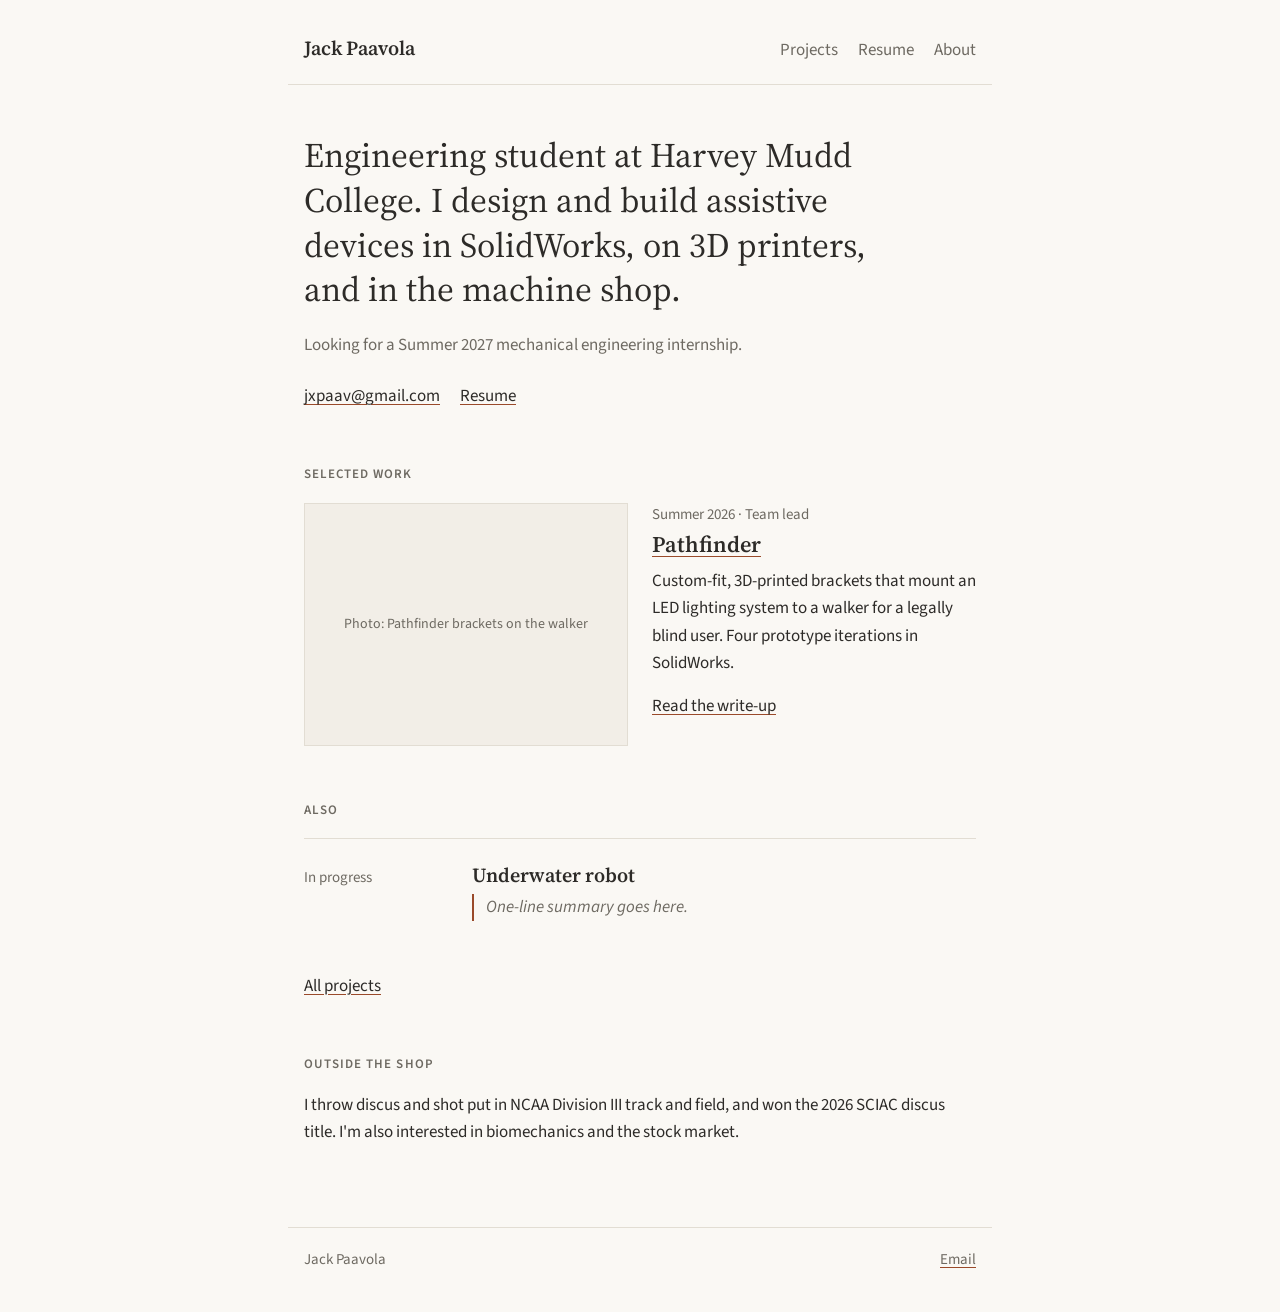
==== index.html @ 8dd571b7 "Initial site: home, projects, resume, about Co-Authored-By: Claude Opus 5.5 <noreply@anthropic.com>" ====
<!doctype html>
<html lang="en">
<head>
  <meta charset="utf-8">
  <meta name="viewport" content="width=device-width, initial-scale=1">
  <title>Jack Paavola</title>
  <meta name="description" content="Jack Paavola, engineering student at Harvey Mudd College. Projects, resume, and contact.">
  <link rel="preconnect" href="https://fonts.googleapis.com">
  <link rel="preconnect" href="https://fonts.gstatic.com" crossorigin>
  <link href="https://fonts.googleapis.com/css2?family=Source+Sans+3:ital,wght@0,400;0,600;1,400&family=Source+Serif+4:opsz,wght@8..60,400;8..60,600&display=swap" rel="stylesheet">
  <link rel="stylesheet" href="styles.css">
</head>
<body>
  <header class="site-header wrap">
    <a class="wordmark" href="index.html">Jack Paavola</a>
    <nav class="site-nav">
      <a href="projects.html">Projects</a>
      <a href="resume.html">Resume</a>
      <a href="about.html">About</a>
    </nav>
  </header>

  <main class="wrap">
    <section class="intro">
      <h1>Engineering student at Harvey Mudd College. I design and build assistive devices in SolidWorks, on 3D printers, and in the machine shop.</h1>
      <p class="lede">Looking for a Summer 2027 mechanical engineering internship.</p>
      <div class="inline-links">
        <a href="mailto:jxpaav@gmail.com">jxpaav@gmail.com</a>
        <a href="resume.html">Resume</a>
        <!-- LinkedIn: uncomment and paste your profile URL once you have one
        <a href="https://www.linkedin.com/in/YOUR-HANDLE">LinkedIn</a>
        -->
      </div>
    </section>

    <section class="section">
      <h2 class="label">Selected work</h2>

      <article class="feature">
        <a href="projects/pathfinder.html" aria-label="Pathfinder project">
          <!-- Replace with: <img src="assets/pathfinder.jpg" alt="..."> -->
          <div class="ph">Photo: Pathfinder brackets on the walker</div>
        </a>
        <div>
          <p class="meta">Summer 2026 · Team lead</p>
          <h3><a href="projects/pathfinder.html">Pathfinder</a></h3>
          <p>Custom-fit, 3D-printed brackets that mount an LED lighting system to a walker for a legally blind user. Four prototype iterations in SolidWorks.</p>
          <a href="projects/pathfinder.html">Read the write-up</a>
        </div>
      </article>
    </section>

    <section class="section">
      <h2 class="label">Also</h2>
      <article class="project">
        <p class="when">In progress</p>
        <div>
          <h3>Underwater robot</h3>
          <p class="todo">One-line summary goes here.</p>
        </div>
      </article>
      <p style="margin-top:1.25rem"><a href="projects.html">All projects</a></p>
    </section>

    <section class="section">
      <h2 class="label">Outside the shop</h2>
      <p>I throw discus and shot put in NCAA Division III track and field, and won the 2026 SCIAC discus title. I'm also interested in biomechanics and the stock market.</p>
    </section>
  </main>

  <footer class="site-footer wrap">
    <span>Jack Paavola</span>
    <span class="links">
      <a href="mailto:jxpaav@gmail.com">Email</a>
      <!-- <a href="https://www.linkedin.com/in/YOUR-HANDLE">LinkedIn</a> -->
    </span>
  </footer>
</body>
</html>
---- styles.css ----
/* ---------- Tokens ---------- */
:root {
  --bg: #faf8f4;
  --surface: #f2eee7;
  --text: #2d2b28;
  --muted: #6e6a62;
  --rule: #e2ddd3;
  --accent: #9a4a2a;

  --serif: "Source Serif 4", Georgia, "Times New Roman", serif;
  --sans: "Source Sans 3", -apple-system, "Segoe UI", Helvetica, Arial, sans-serif;

  --measure: 44rem;
}

/* ---------- Base ---------- */
*, *::before, *::after { box-sizing: border-box; }

html { -webkit-text-size-adjust: 100%; }

body {
  margin: 0;
  background: var(--bg);
  color: var(--text);
  font-family: var(--sans);
  font-size: 1.0625rem;
  line-height: 1.6;
  -webkit-font-smoothing: antialiased;
}

h1, h2, h3 {
  font-family: var(--serif);
  font-weight: 600;
  line-height: 1.25;
  margin: 0;
}

p { margin: 0 0 1rem; }

a {
  color: inherit;
  text-decoration: underline;
  text-decoration-color: var(--accent);
  text-decoration-thickness: 1px;
  text-underline-offset: 0.2em;
}
a:hover { color: var(--accent); }

img { max-width: 100%; display: block; }

.wrap {
  max-width: var(--measure);
  margin-left: auto;
  margin-right: auto;
  padding-left: 1rem;
  padding-right: 1rem;
}

/* ---------- Header ---------- */
.site-header {
  display: flex;
  flex-wrap: wrap;
  align-items: baseline;
  justify-content: space-between;
  gap: 0.5rem 1.5rem;
  padding-top: 2rem;
  padding-bottom: 1.25rem;
  border-bottom: 1px solid var(--rule);
}

.wordmark {
  font-family: var(--serif);
  font-size: 1.25rem;
  font-weight: 600;
  text-decoration: none;
}
.wordmark:hover { color: var(--text); }

.site-nav { display: flex; gap: 1.25rem; }
.site-nav a {
  text-decoration: none;
  color: var(--muted);
}
.site-nav a:hover { color: var(--text); }
.site-nav a[aria-current="page"] {
  color: var(--text);
  text-decoration: underline;
  text-decoration-color: var(--accent);
  text-underline-offset: 0.35em;
}

/* ---------- Main ---------- */
main { padding-top: 3rem; padding-bottom: 4rem; }

.page-title {
  font-size: 2rem;
  margin-bottom: 0.5rem;
}
.page-sub { color: var(--muted); margin-bottom: 2.5rem; }

.section { margin-top: 3.5rem; }

.label {
  font-family: var(--sans);
  font-size: 0.8125rem;
  font-weight: 600;
  letter-spacing: 0.08em;
  text-transform: uppercase;
  color: var(--muted);
  margin-bottom: 1.25rem;
}

/* ---------- Home ---------- */
.intro h1 {
  font-size: clamp(1.6rem, 4.5vw, 2.15rem);
  font-weight: 400;
  line-height: 1.3;
  max-width: 36rem;
  margin-bottom: 1.25rem;
}
.intro .lede { color: var(--muted); }

.inline-links {
  display: flex;
  flex-wrap: wrap;
  gap: 0.25rem 1.25rem;
  margin-top: 1.5rem;
}

/* ---------- Project rows ---------- */
.project {
  display: grid;
  grid-template-columns: 9rem 1fr;
  gap: 0 1.5rem;
  padding: 1.5rem 0;
  border-top: 1px solid var(--rule);
}
.project:last-child { border-bottom: 1px solid var(--rule); }

.project .when {
  color: var(--muted);
  font-size: 0.9375rem;
  padding-top: 0.2rem;
}
.project h3 { font-size: 1.25rem; margin-bottom: 0.35rem; }
.project h3 a { text-decoration: none; }
.project h3 a:hover { text-decoration: underline; text-decoration-color: var(--accent); }
.project p { margin-bottom: 0.5rem; }
.project .tags { color: var(--muted); font-size: 0.9375rem; margin: 0; }
.project .status {
  display: inline-block;
  font-size: 0.8125rem;
  color: var(--accent);
  margin-left: 0.5rem;
  font-family: var(--sans);
  font-weight: 400;
}

@media (max-width: 34rem) {
  .project { grid-template-columns: 1fr; }
  .project .when { padding-top: 0; margin-bottom: 0.25rem; }
}

/* ---------- Featured project (home) ---------- */
.feature {
  display: grid;
  grid-template-columns: 1fr 1fr;
  gap: 1.5rem;
  align-items: start;
}
.feature h3 { font-size: 1.4rem; margin: 0.25rem 0 0.6rem; }
.feature > a { text-decoration: none; }
.feature .meta { color: var(--muted); font-size: 0.9375rem; margin: 0; }

@media (max-width: 34rem) {
  .feature { grid-template-columns: 1fr; }
}

/* ---------- Placeholders (remove as real content arrives) ---------- */
.ph {
  aspect-ratio: 4 / 3;
  background: var(--surface);
  border: 1px solid var(--rule);
  display: flex;
  align-items: center;
  justify-content: center;
  text-align: center;
  padding: 1rem;
  color: var(--muted);
  font-size: 0.875rem;
}
.todo {
  border-left: 2px solid var(--accent);
  padding-left: 0.75rem;
  color: var(--muted);
  font-style: italic;
}

/* ---------- Project detail ---------- */
.facts {
  display: grid;
  grid-template-columns: max-content 1fr;
  gap: 0.35rem 1.5rem;
  margin: 0 0 2.5rem;
  padding: 1rem 0;
  border-top: 1px solid var(--rule);
  border-bottom: 1px solid var(--rule);
  font-size: 0.9375rem;
}
.facts dt { color: var(--muted); }
.facts dd { margin: 0; }

.prose h2 { font-size: 1.35rem; margin: 2.5rem 0 0.75rem; }
.prose ul { padding-left: 1.2rem; margin: 0 0 1rem; }
.prose li { margin-bottom: 0.4rem; }
.prose figure { margin: 1.5rem 0; }
.prose figcaption { color: var(--muted); font-size: 0.875rem; margin-top: 0.5rem; }

.back { display: inline-block; margin-bottom: 2rem; color: var(--muted); text-decoration: none; }
.back:hover { color: var(--text); }

/* ---------- Resume ---------- */
.resume-actions {
  display: flex;
  flex-wrap: wrap;
  align-items: center;
  justify-content: space-between;
  gap: 1rem;
  margin-bottom: 2.5rem;
}
.resume-actions .updated { color: var(--muted); font-size: 0.9375rem; margin: 0; }

.button {
  display: inline-block;
  padding: 0.5rem 1rem;
  border: 1px solid var(--text);
  text-decoration: none;
  font-size: 0.9375rem;
}
.button:hover { background: var(--text); color: var(--bg); }

.resume {
  background: #fff;
  border: 1px solid var(--rule);
  padding: 2.5rem 2.25rem;
  font-size: 0.9375rem;
  line-height: 1.5;
}
.resume header { text-align: center; margin-bottom: 1.5rem; }
.resume header h1 { font-size: 1.6rem; letter-spacing: 0.02em; margin-bottom: 0.25rem; }
.resume header p { margin: 0; color: var(--muted); }

.resume h2 {
  font-family: var(--sans);
  font-size: 0.8125rem;
  font-weight: 600;
  letter-spacing: 0.08em;
  text-transform: uppercase;
  padding-bottom: 0.3rem;
  border-bottom: 1px solid var(--text);
  margin: 1.75rem 0 0.75rem;
}
.resume section:first-of-type h2 { margin-top: 0; }

.entry { margin-bottom: 0.9rem; }
.entry-head {
  display: flex;
  flex-wrap: wrap;
  justify-content: space-between;
  gap: 0 1rem;
}
.entry-head strong { font-weight: 600; }
.entry-head .date { color: var(--muted); white-space: nowrap; }
.entry .sub { font-style: italic; color: var(--muted); margin: 0.1rem 0 0.2rem; }
.resume ul { margin: 0.2rem 0 0; padding-left: 1.1rem; }
.resume li { margin-bottom: 0.15rem; }

@media (max-width: 34rem) {
  .resume { padding: 1.5rem 1.1rem; }
}

/* ---------- Footer ---------- */
.site-footer {
  border-top: 1px solid var(--rule);
  padding-top: 1.25rem;
  padding-bottom: 2.5rem;
  color: var(--muted);
  font-size: 0.9375rem;
  display: flex;
  flex-wrap: wrap;
  justify-content: space-between;
  gap: 0.5rem 1.5rem;
}
.site-footer .links { display: flex; gap: 1.25rem; }

/* ---------- Print (resume page prints cleanly) ---------- */
@media print {
  body { background: #fff; font-size: 11pt; }
  .site-header, .site-footer, .resume-actions, .page-title, .page-sub { display: none; }
  main { padding: 0; }
  .resume { border: 0; padding: 0; }
  a { text-decoration: none; }
}
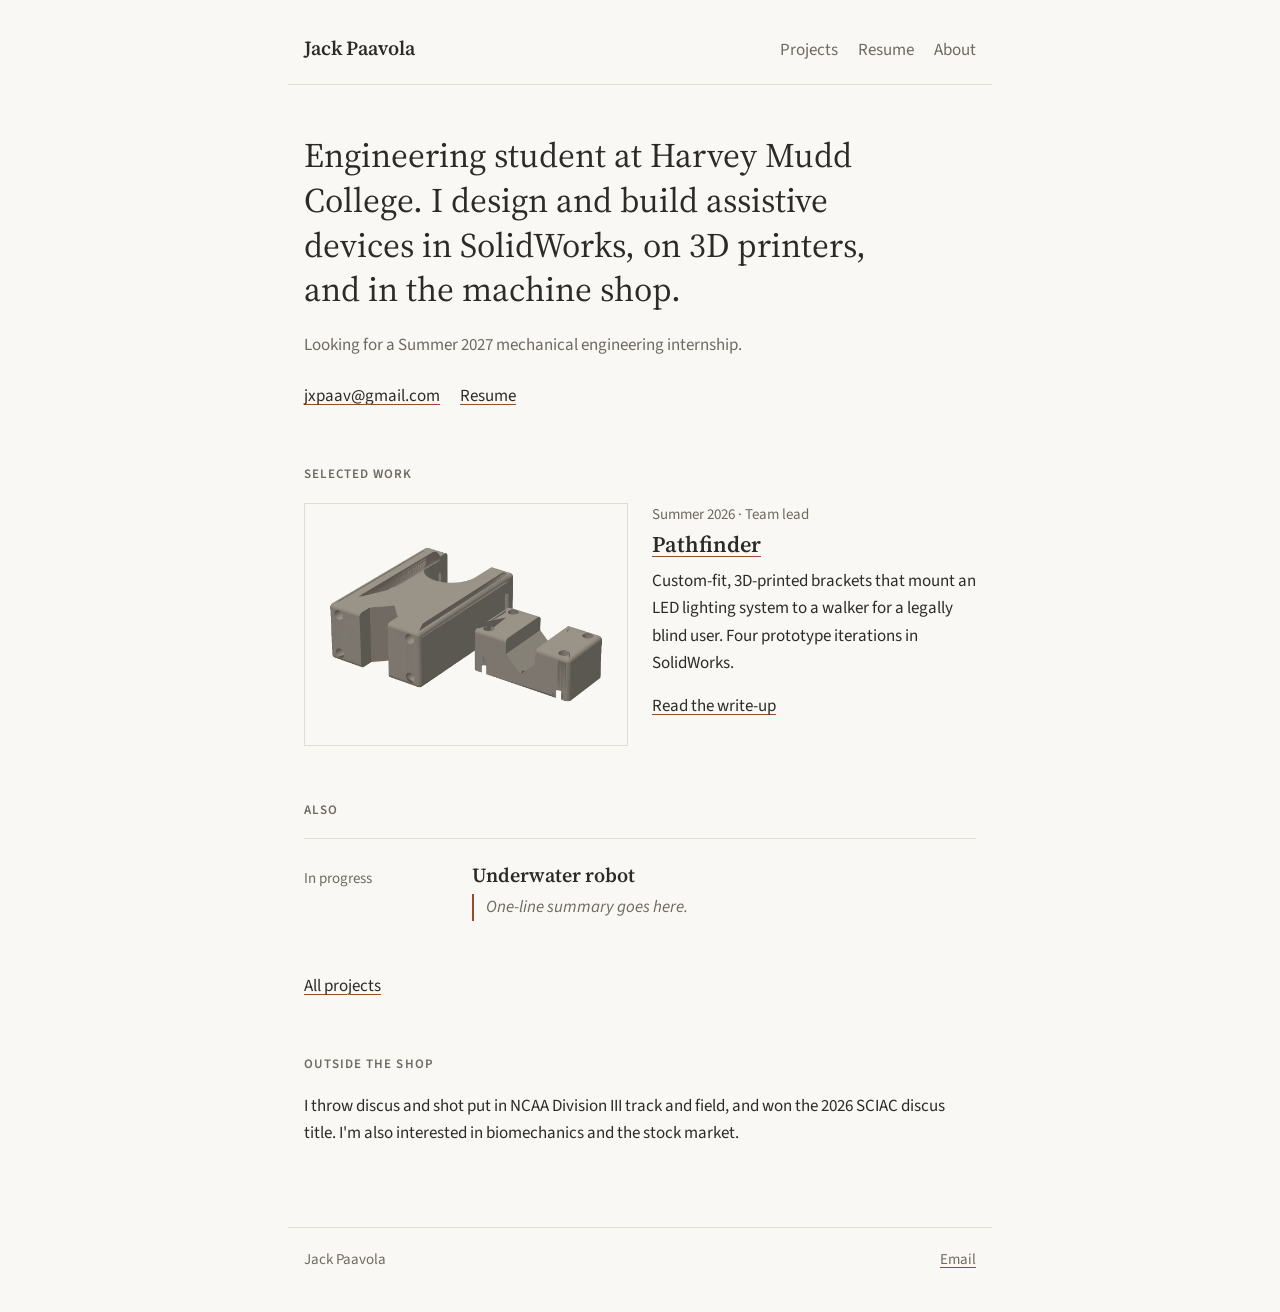
==== commit eba57aea: "Add Pathfinder CAD renders: main shot and v1-final iteration row Co-Authored-By: Claude Opus 5.5 <no" ====
--- a/index.html
+++ b/index.html
@@ -38,8 +38,9 @@
 
       <article class="feature">
         <a href="projects/pathfinder.html" aria-label="Pathfinder project">
-          <!-- Replace with: <img src="assets/pathfinder.jpg" alt="..."> -->
-          <div class="ph">Photo: Pathfinder brackets on the walker</div>
+          <img class="shot" src="assets/pathfinder-brackets.webp" width="1147" height="860" alt="CAD render of the final Pathfinder top and bottom brackets, with a rounded saddle that clamps to the walker frame">
+          <!-- TODO: swap for a photo of the brackets mounted on the walker when you have one -->
+
         </a>
         <div>
           <p class="meta">Summer 2026 · Team lead</p>
--- a/styles.css
+++ b/styles.css
@@ -189,6 +189,28 @@
   color: var(--muted);
   font-size: 0.875rem;
 }
+.shot {
+  width: 100%;
+  height: auto;
+  border: 1px solid var(--rule);
+}
+
+.iterations {
+  list-style: none;
+  margin: 0;
+  padding: 0;
+  display: grid;
+  grid-template-columns: repeat(5, 1fr);
+  gap: 0.5rem;
+}
+.iterations li { margin: 0; text-align: center; }
+.iterations img { width: 100%; height: auto; }
+.iterations span { color: var(--muted); font-size: 0.875rem; }
+
+@media (max-width: 34rem) {
+  .iterations { grid-template-columns: repeat(3, 1fr); }
+}
+
 .todo {
   border-left: 2px solid var(--accent);
   padding-left: 0.75rem;
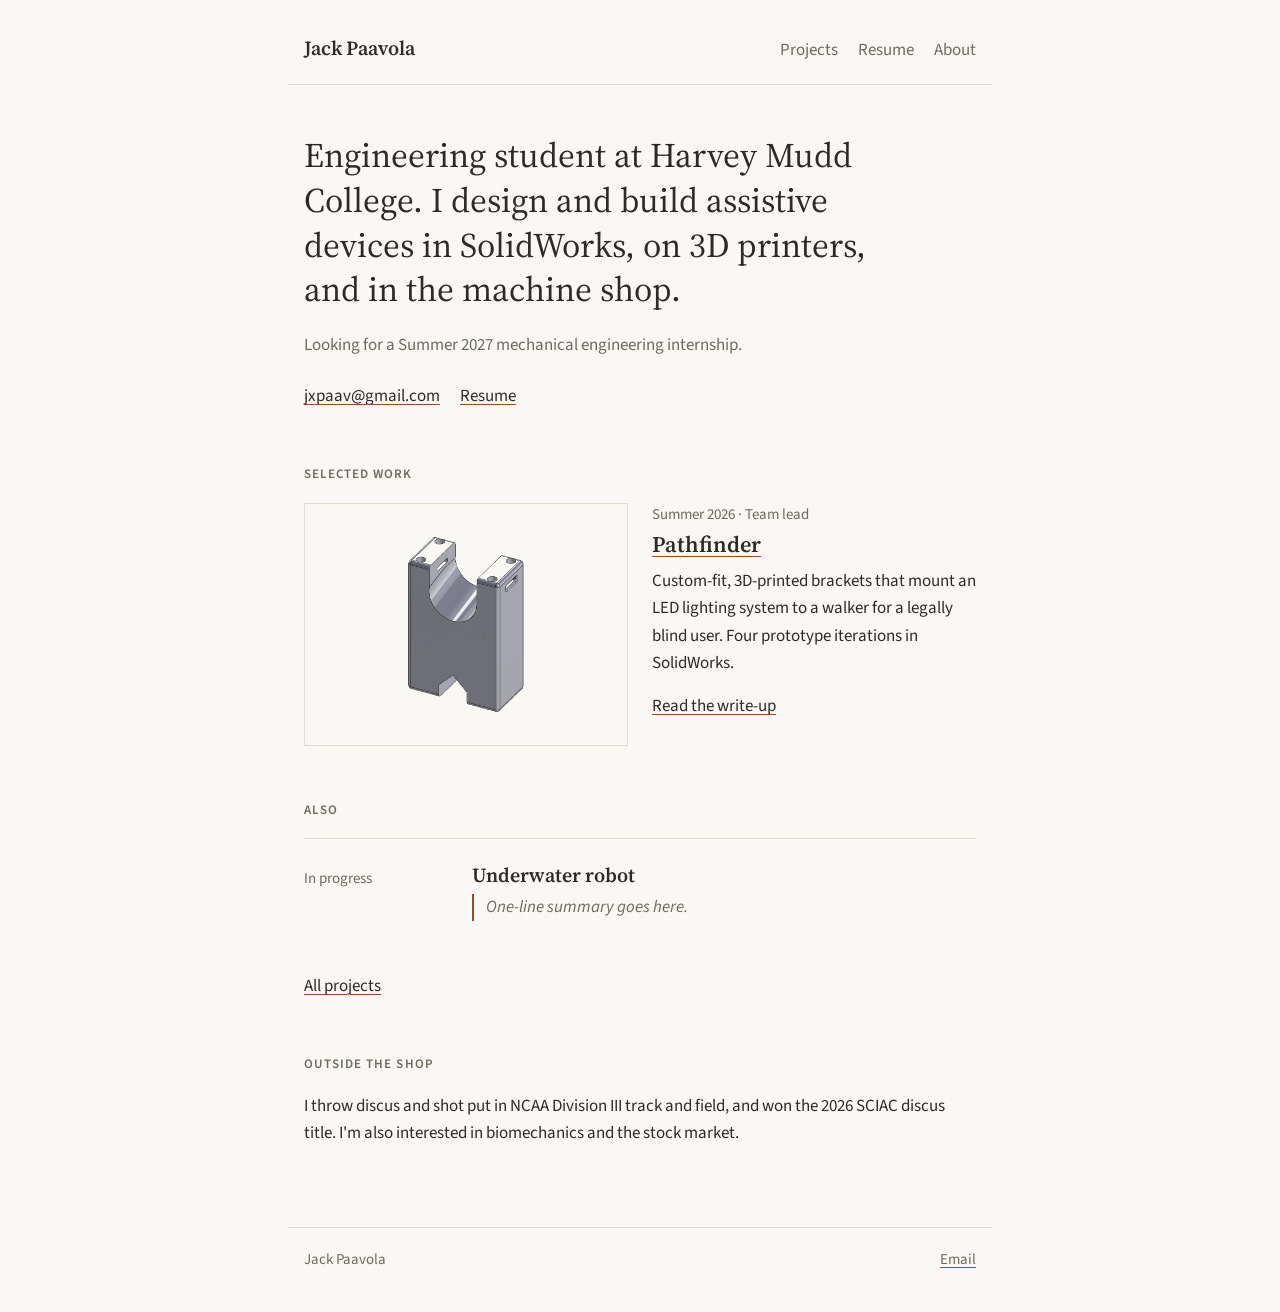
==== commit c2a4fa5e: "Use SolidWorks screenshots for Pathfinder images Co-Authored-By: Claude Opus 5.5 <noreply@anthropic." ====
--- a/index.html
+++ b/index.html
@@ -38,7 +38,7 @@
 
       <article class="feature">
         <a href="projects/pathfinder.html" aria-label="Pathfinder project">
-          <img class="shot" src="assets/pathfinder-brackets.webp" width="1147" height="860" alt="CAD render of the final Pathfinder top and bottom brackets, with a rounded saddle that clamps to the walker frame">
+          <img class="shot" src="assets/pathfinder-bracket.webp" width="1147" height="860" alt="SolidWorks model of the final Pathfinder top bracket, with a rounded saddle that clamps around the walker frame">
           <!-- TODO: swap for a photo of the brackets mounted on the walker when you have one -->
 
         </a>
--- a/styles.css
+++ b/styles.css
@@ -194,6 +194,8 @@
   height: auto;
   border: 1px solid var(--rule);
 }
+.shot.tall { max-width: 24rem; margin: 0 auto; }
+.prose figure:has(.tall) figcaption { text-align: center; }
 
 .iterations {
   list-style: none;
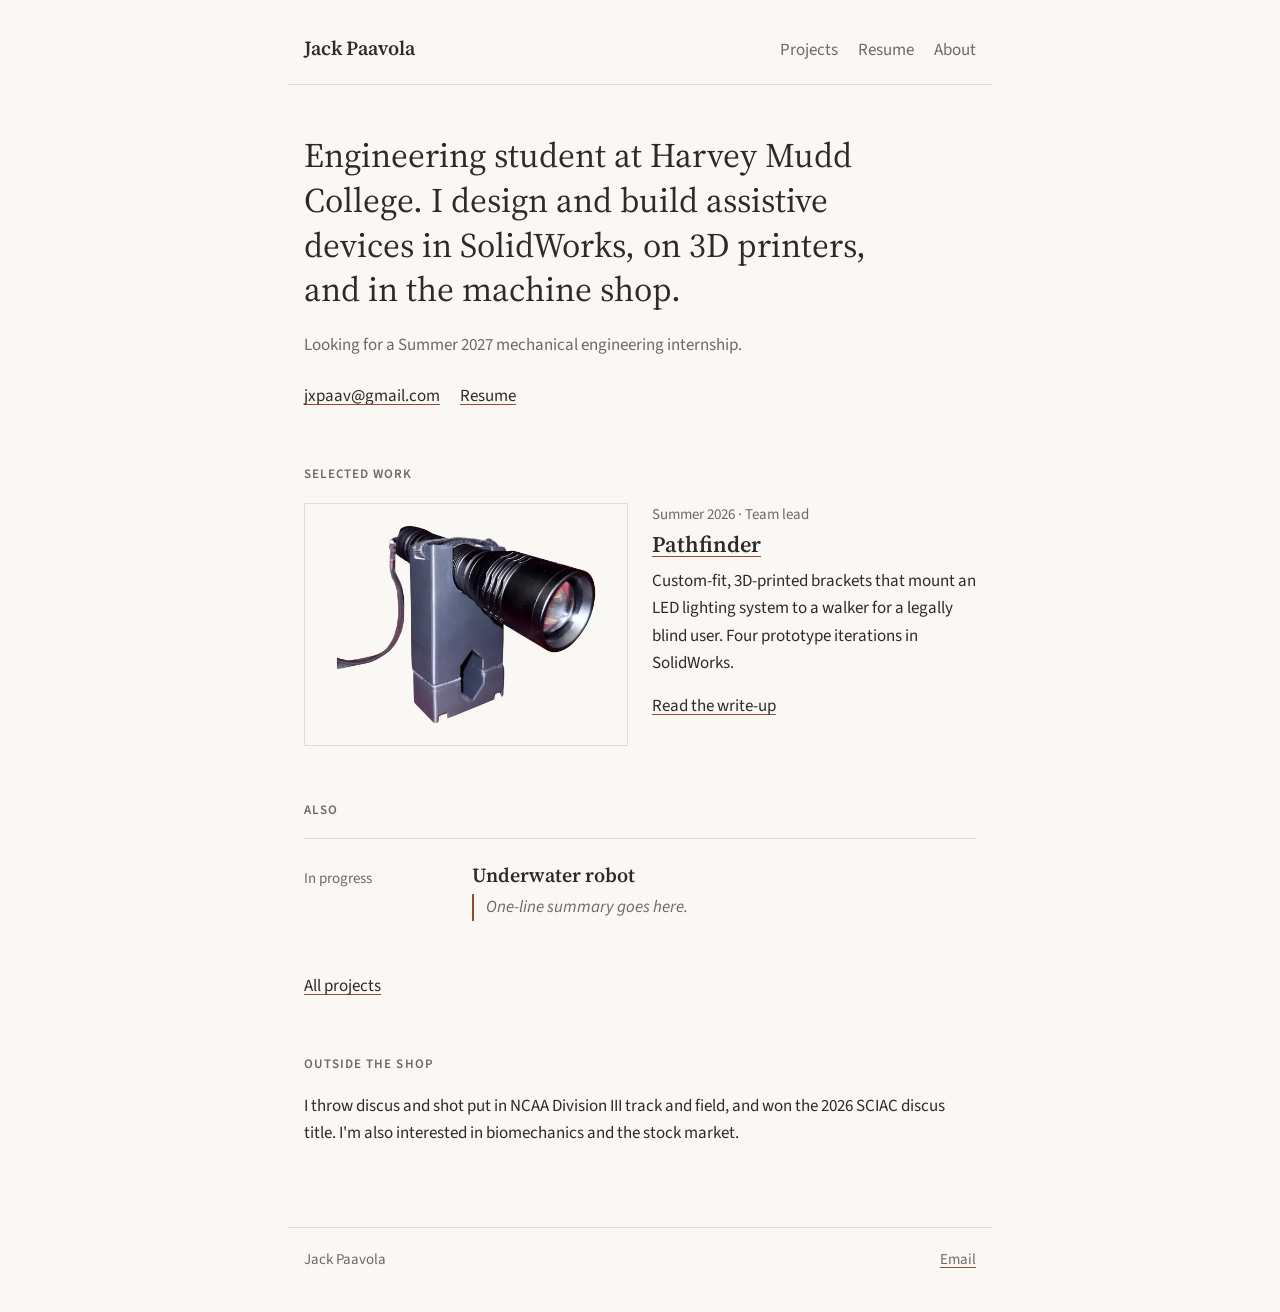
==== commit 6917a4d6: "Pathfinder: real photos, CAD-to-print pair, and drawings section Co-Authored-By: Claude Opus 5.5 <no" ====
--- a/index.html
+++ b/index.html
@@ -38,8 +38,7 @@
 
       <article class="feature">
         <a href="projects/pathfinder.html" aria-label="Pathfinder project">
-          <img class="shot" src="assets/pathfinder-bracket.webp" width="1147" height="860" alt="SolidWorks model of the final Pathfinder top bracket, with a rounded saddle that clamps around the walker frame">
-          <!-- TODO: swap for a photo of the brackets mounted on the walker when you have one -->
+          <img class="shot" src="assets/pathfinder-photo-mounted.webp" width="1200" height="900" alt="The finished Pathfinder mount: a grey 3D-printed bracket clamping a black flashlight, held in place with a strap">
 
         </a>
         <div>
--- a/styles.css
+++ b/styles.css
@@ -194,8 +194,30 @@
   height: auto;
   border: 1px solid var(--rule);
 }
-.shot.tall { max-width: 24rem; margin: 0 auto; }
-.prose figure:has(.tall) figcaption { text-align: center; }
+.pair {
+  display: grid;
+  grid-template-columns: 1fr 1fr;
+  gap: 0.75rem;
+}
+
+.drawings {
+  list-style: none;
+  padding: 0;
+  margin: 1rem 0 0;
+  display: grid;
+  grid-template-columns: 1fr 1fr;
+  gap: 1rem;
+}
+.prose .drawings { padding: 0; }
+.prose .drawings li { margin: 0; }
+.drawings a { display: block; }
+.drawings a:hover .shot { border-color: var(--accent); }
+.drawings span { display: block; color: var(--muted); font-size: 0.875rem; margin-top: 0.35rem; }
+.drawings li:last-child { grid-column: 1 / -1; }
+
+@media (max-width: 34rem) {
+  .drawings { grid-template-columns: 1fr; }
+}
 
 .iterations {
   list-style: none;
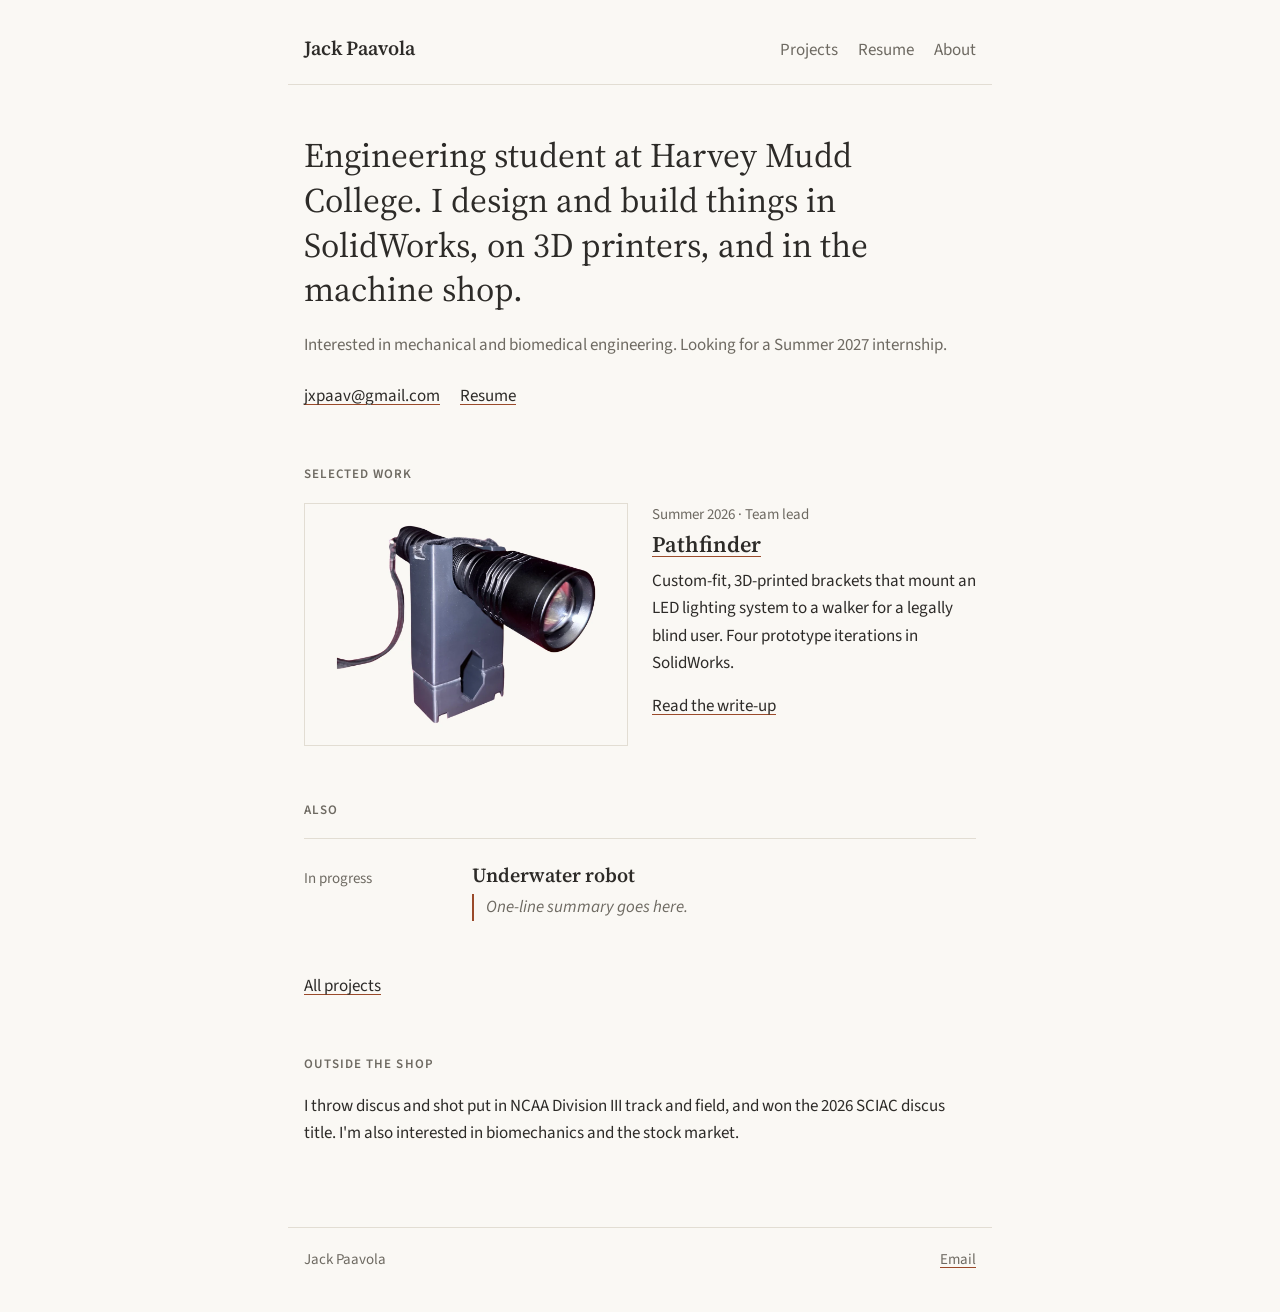
==== commit a98df3fc: "Home headline broadened; About: why engineering, ME + BME interest Co-Authored-By: Claude Opus 5.5 <" ====
--- a/index.html
+++ b/index.html
@@ -22,8 +22,8 @@
 
   <main class="wrap">
     <section class="intro">
-      <h1>Engineering student at Harvey Mudd College. I design and build assistive devices in SolidWorks, on 3D printers, and in the machine shop.</h1>
-      <p class="lede">Looking for a Summer 2027 mechanical engineering internship.</p>
+      <h1>Engineering student at Harvey Mudd College. I design and build things in SolidWorks, on 3D printers, and in the machine shop.</h1>
+      <p class="lede">Interested in mechanical and biomedical engineering. Looking for a Summer 2027 internship.</p>
       <div class="inline-links">
         <a href="mailto:jxpaav@gmail.com">jxpaav@gmail.com</a>
         <a href="resume.html">Resume</a>
--- a/styles.css
+++ b/styles.css
@@ -156,7 +156,43 @@
   font-weight: 400;
 }
 
-@media (max-width: 34rem) {
+/* Clickable project card (has a write-up page) */
+.project.has-page {
+  grid-template-columns: 9rem 1fr 9rem;
+  position: relative;
+  transition: background-color 0.15s ease, box-shadow 0.15s ease;
+}
+.project.has-page h3 a::after {      /* stretch the title link over the whole card */
+  content: "";
+  position: absolute;
+  inset: 0;
+}
+.project.has-page:hover {          /* tint bleeds 0.75rem past the text column without shifting layout */
+  background: var(--surface);
+  box-shadow: -0.75rem 0 0 var(--surface), 0.75rem 0 0 var(--surface);
+}
+.project.has-page:hover h3 a { text-decoration: underline; text-decoration-color: var(--accent); }
+.project.has-page:focus-within { outline: 2px solid var(--accent); outline-offset: -2px; }
+.project .more {
+  color: var(--accent);
+  font-size: 0.9375rem;
+  font-weight: 600;
+  margin: 0.75rem 0 0;
+}
+.project .more .arrow { display: inline-block; transition: transform 0.15s ease; }
+.project.has-page:hover .more .arrow { transform: translateX(4px); }
+.project .thumb {
+  width: 100%;
+  height: auto;
+  aspect-ratio: 4 / 3;
+  object-fit: cover;
+  border: 1px solid var(--rule);
+  align-self: start;
+}
+
+@media (max-width: 34rem) {
+  .project.has-page { grid-template-columns: 1fr; }
+  .project .thumb { order: -1; margin-bottom: 0.75rem; }
   .project { grid-template-columns: 1fr; }
   .project .when { padding-top: 0; margin-bottom: 0.25rem; }
 }
@@ -194,6 +230,35 @@
   height: auto;
   border: 1px solid var(--rule);
 }
+/* About: photo beside the bio, stacked on phones */
+.about-intro {
+  display: grid;
+  grid-template-columns: 14rem 1fr;
+  gap: 2rem;
+  align-items: start;
+  margin-top: 1.75rem;
+}
+.portrait {
+  width: 100%;
+  height: auto;
+  aspect-ratio: 4 / 5;
+  object-fit: cover;
+  border: 1px solid var(--rule);
+}
+@media (max-width: 34rem) {
+  .about-intro { grid-template-columns: 1fr; gap: 1.25rem; }
+  .portrait { max-width: 16rem; }
+}
+
+.steps {
+  display: grid;
+  grid-template-columns: 2.5rem 1fr;
+  gap: 0.5rem 1rem;
+  margin: 0 0 1rem;
+}
+.steps dt { color: var(--accent); font-weight: 600; }
+.steps dd { margin: 0; }
+
 .pair {
   display: grid;
   grid-template-columns: 1fr 1fr;
@@ -224,7 +289,7 @@
   margin: 0;
   padding: 0;
   display: grid;
-  grid-template-columns: repeat(5, 1fr);
+  grid-template-columns: repeat(4, 1fr);
   gap: 0.5rem;
 }
 .iterations li { margin: 0; text-align: center; }
@@ -232,7 +297,7 @@
 .iterations span { color: var(--muted); font-size: 0.875rem; }
 
 @media (max-width: 34rem) {
-  .iterations { grid-template-columns: repeat(3, 1fr); }
+  .iterations { grid-template-columns: repeat(2, 1fr); }
 }
 
 .todo {
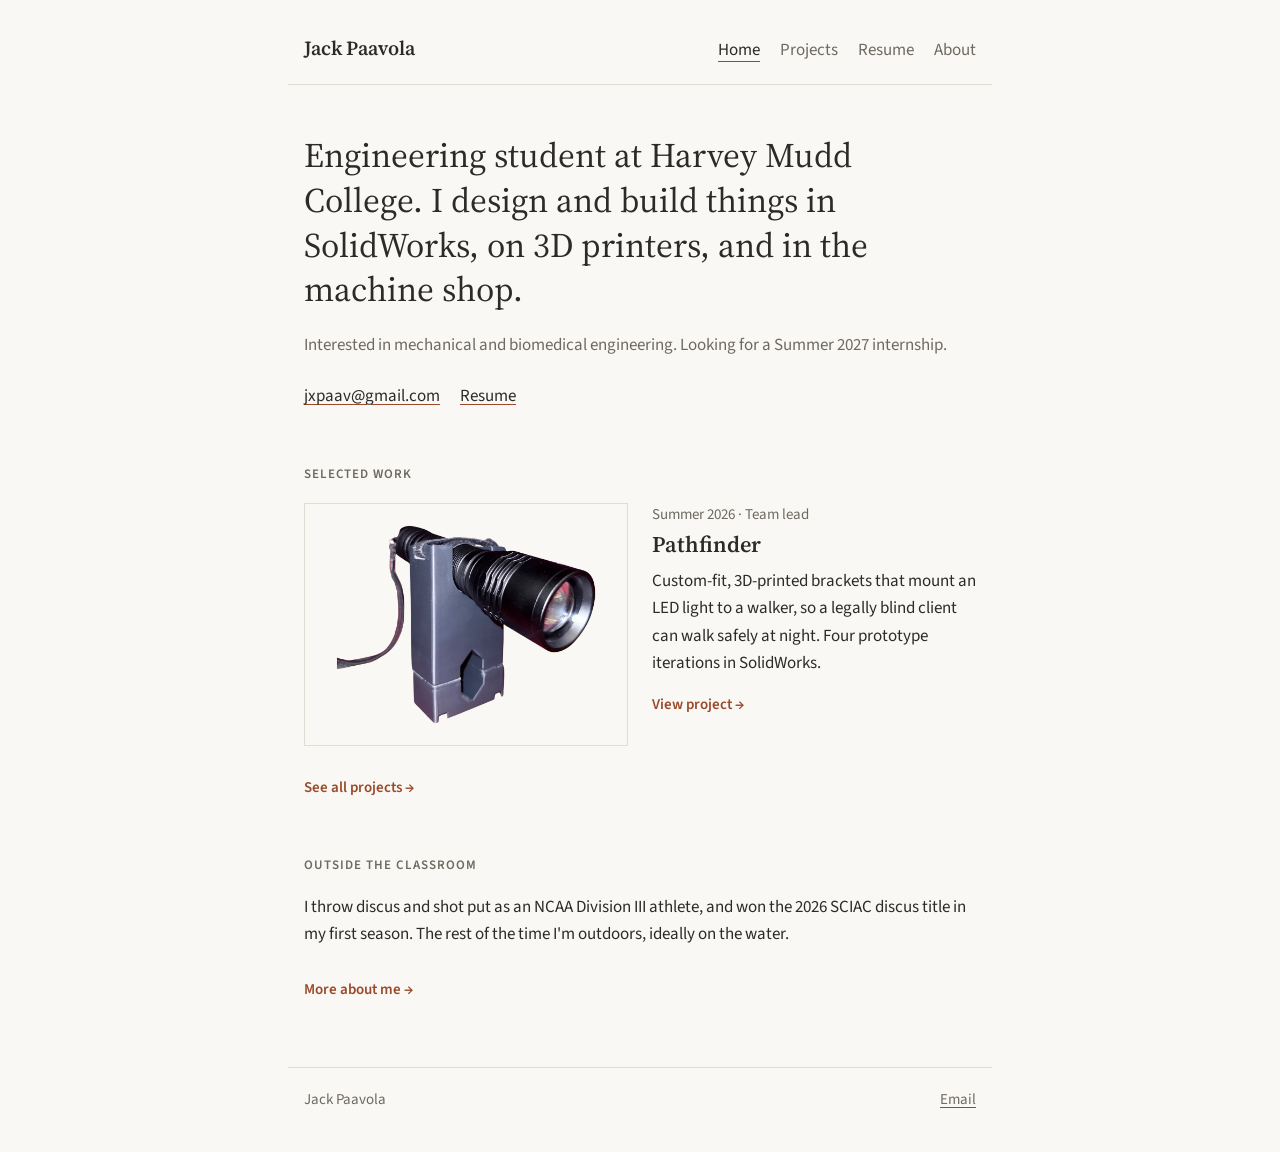
==== commit 51077a6d: "Home: clickable featured card, remove placeholder, refresh outside-class blurb; Home link in nav Co-" ====
--- a/index.html
+++ b/index.html
@@ -14,6 +14,7 @@
   <header class="site-header wrap">
     <a class="wordmark" href="index.html">Jack Paavola</a>
     <nav class="site-nav">
+      <a href="index.html" aria-current="page">Home</a>
       <a href="projects.html">Projects</a>
       <a href="resume.html">Resume</a>
       <a href="about.html">About</a>
@@ -36,35 +37,24 @@
     <section class="section">
       <h2 class="label">Selected work</h2>
 
-      <article class="feature">
-        <a href="projects/pathfinder.html" aria-label="Pathfinder project">
-          <img class="shot" src="assets/pathfinder-photo-mounted.webp" width="1200" height="900" alt="The finished Pathfinder mount: a grey 3D-printed bracket clamping a black flashlight, held in place with a strap">
-
-        </a>
+      <!-- Whole card is clickable: the title link stretches over it (see .card in styles.css) -->
+      <article class="feature card">
+        <img class="shot" src="assets/pathfinder-photo-mounted.webp" width="1200" height="900" alt="The finished Pathfinder mount: a grey 3D-printed bracket clamping a black flashlight, held in place with a strap">
         <div>
           <p class="meta">Summer 2026 · Team lead</p>
           <h3><a href="projects/pathfinder.html">Pathfinder</a></h3>
-          <p>Custom-fit, 3D-printed brackets that mount an LED lighting system to a walker for a legally blind user. Four prototype iterations in SolidWorks.</p>
-          <a href="projects/pathfinder.html">Read the write-up</a>
+          <p>Custom-fit, 3D-printed brackets that mount an LED light to a walker, so a legally blind client can walk safely at night. Four prototype iterations in SolidWorks.</p>
+          <p class="more" aria-hidden="true">View project <span class="arrow">&rarr;</span></p>
         </div>
       </article>
+
+      <p class="see-all"><a href="projects.html">See all projects <span class="arrow">&rarr;</span></a></p>
     </section>
 
     <section class="section">
-      <h2 class="label">Also</h2>
-      <article class="project">
-        <p class="when">In progress</p>
-        <div>
-          <h3>Underwater robot</h3>
-          <p class="todo">One-line summary goes here.</p>
-        </div>
-      </article>
-      <p style="margin-top:1.25rem"><a href="projects.html">All projects</a></p>
-    </section>
-
-    <section class="section">
-      <h2 class="label">Outside the shop</h2>
-      <p>I throw discus and shot put in NCAA Division III track and field, and won the 2026 SCIAC discus title. I'm also interested in biomechanics and the stock market.</p>
+      <h2 class="label">Outside the classroom</h2>
+      <p>I throw discus and shot put as an NCAA Division III athlete, and won the 2026 SCIAC discus title in my first season. The rest of the time I'm outdoors, ideally on the water.</p>
+      <p class="see-all"><a href="about.html">More about me <span class="arrow">&rarr;</span></a></p>
     </section>
   </main>
 
--- a/styles.css
+++ b/styles.css
@@ -206,6 +206,24 @@
 }
 .feature h3 { font-size: 1.4rem; margin: 0.25rem 0 0.6rem; }
 .feature > a { text-decoration: none; }
+
+/* Clickable featured card on Home */
+.card { position: relative; transition: background-color 0.15s ease, box-shadow 0.15s ease; }
+.card h3 a { text-decoration: none; }
+.card h3 a::after { content: ""; position: absolute; inset: 0; }
+.card:hover {
+  background: var(--surface);
+  box-shadow: 0 0 0 0.75rem var(--surface);
+}
+.card:hover h3 a { text-decoration: underline; text-decoration-color: var(--accent); }
+.card:focus-within { outline: 2px solid var(--accent); outline-offset: 0.75rem; }
+.card .more { color: var(--accent); font-size: 0.9375rem; font-weight: 600; margin: 0.75rem 0 0; }
+.card .arrow, .see-all .arrow { display: inline-block; transition: transform 0.15s ease; }
+.card:hover .more .arrow, .see-all a:hover .arrow { transform: translateX(4px); }
+
+.see-all { margin: 1.75rem 0 0; }
+.see-all a { text-decoration: none; color: var(--accent); font-weight: 600; font-size: 0.9375rem; }
+.see-all a:hover { text-decoration: underline; }
 .feature .meta { color: var(--muted); font-size: 0.9375rem; margin: 0; }
 
 @media (max-width: 34rem) {
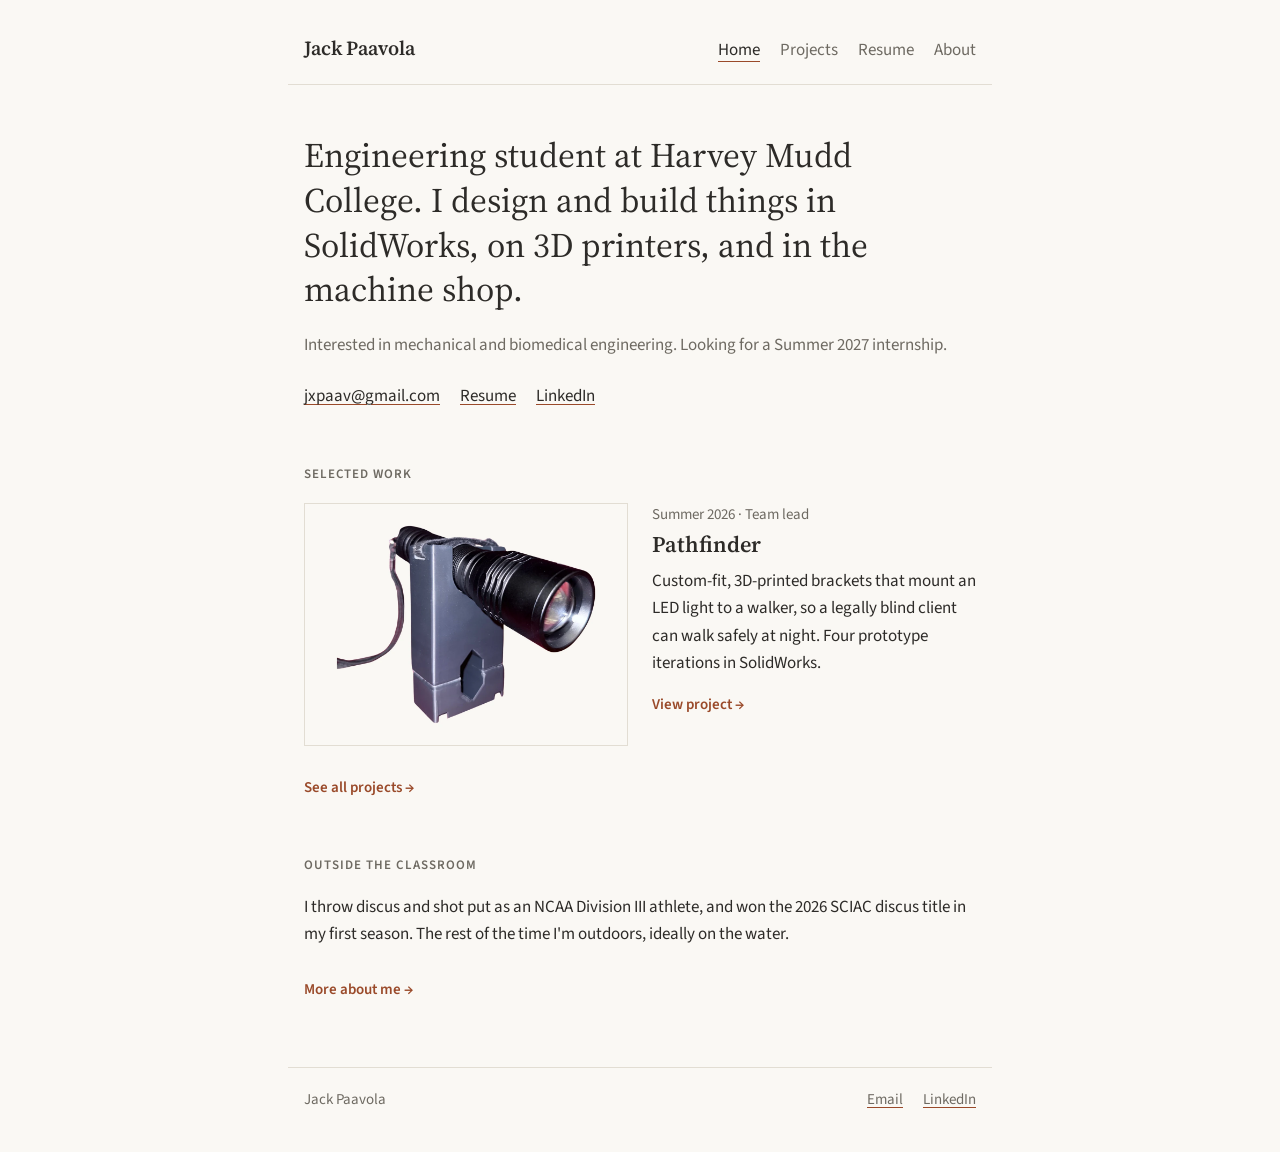
==== commit 04c6fe6c: "Add LinkedIn links; hide unfinished project rows before going live Co-Authored-By: Claude Opus 5.5 <" ====
--- a/index.html
+++ b/index.html
@@ -28,9 +28,7 @@
       <div class="inline-links">
         <a href="mailto:jxpaav@gmail.com">jxpaav@gmail.com</a>
         <a href="resume.html">Resume</a>
-        <!-- LinkedIn: uncomment and paste your profile URL once you have one
-        <a href="https://www.linkedin.com/in/YOUR-HANDLE">LinkedIn</a>
-        -->
+        <a href="https://www.linkedin.com/in/jackpaavola">LinkedIn</a>
       </div>
     </section>
 
@@ -62,7 +60,7 @@
     <span>Jack Paavola</span>
     <span class="links">
       <a href="mailto:jxpaav@gmail.com">Email</a>
-      <!-- <a href="https://www.linkedin.com/in/YOUR-HANDLE">LinkedIn</a> -->
+      <a href="https://www.linkedin.com/in/jackpaavola">LinkedIn</a>
     </span>
   </footer>
 </body>
